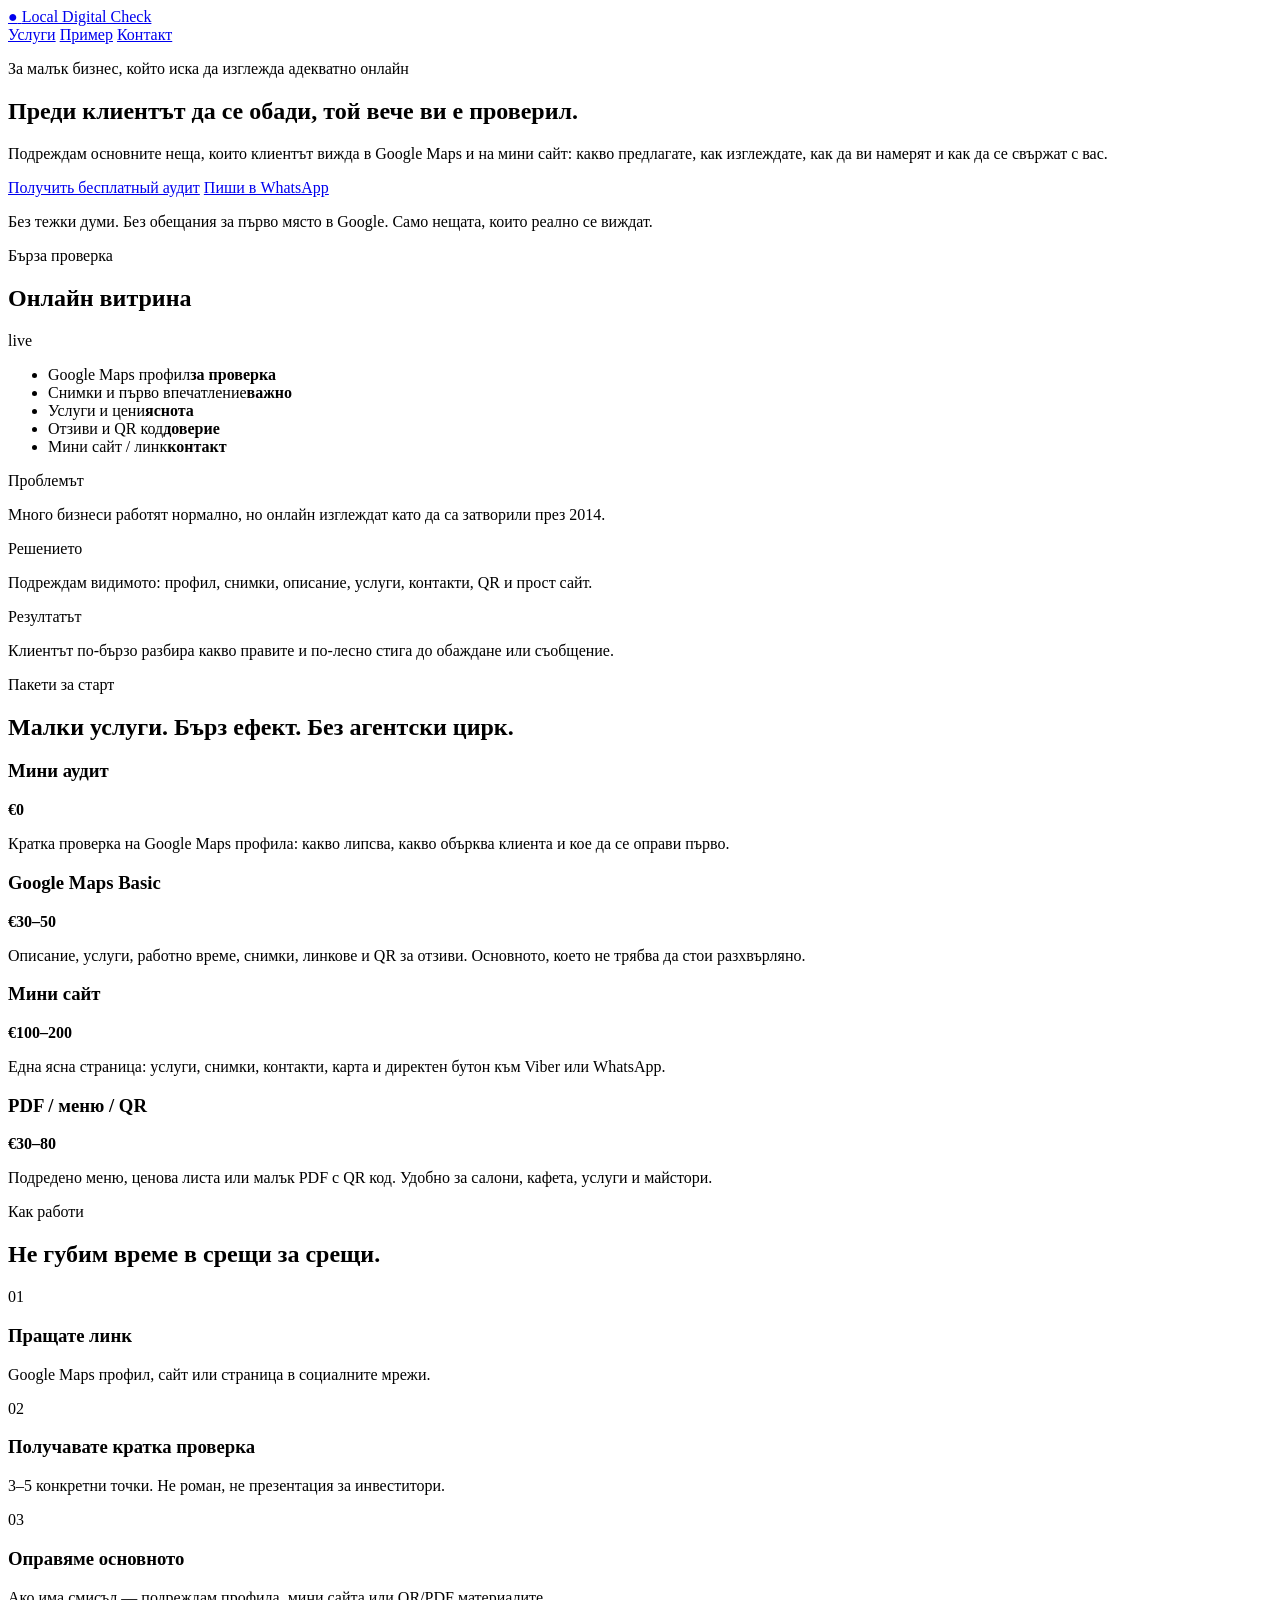
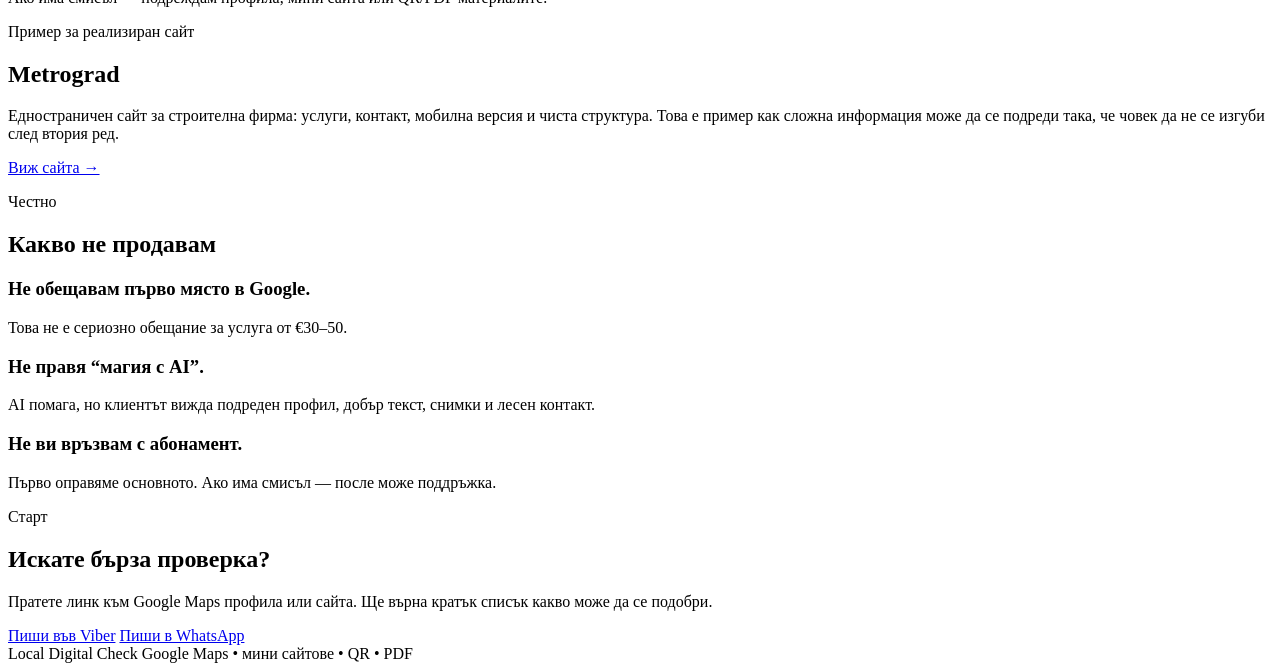
==== index.html @ faa64b90 "Add soft AI landing page MVP" ====
<!doctype html>
<html lang="bg">
<head>
  <meta charset="utf-8" />
  <meta name="viewport" content="width=device-width, initial-scale=1" />
  <title>Дигитална проверка за малък бизнес</title>
  <meta name="description" content="Подреждане на Google Maps профил, мини сайт, QR за отзиви и PDF меню/цени за малък бизнес." />
  <meta name="theme-color" content="#f8fbff" />
  <link rel="preconnect" href="https://fonts.googleapis.com">
  <link rel="preconnect" href="https://fonts.gstatic.com" crossorigin>
  <link href="https://fonts.googleapis.com/css2?family=Inter:wght@400;500;600;700;800&display=swap" rel="stylesheet">
  <link rel="stylesheet" href="./styles.css" />
</head>
<body>
  <div class="page-glow page-glow--blue" aria-hidden="true"></div>
  <div class="page-glow page-glow--green" aria-hidden="true"></div>

  <header class="site-header">
    <a class="brand" href="#top" aria-label="Начало">
      <span class="brand-mark">●</span>
      <span>Local Digital Check</span>
    </a>
    <nav class="nav" aria-label="Основна навигация">
      <a href="#services">Услуги</a>
      <a href="#case">Пример</a>
      <a href="#contact">Контакт</a>
    </nav>
  </header>

  <main id="top">
    <section class="hero section">
      <div class="hero-copy reveal">
        <p class="eyebrow">За малък бизнес, който иска да изглежда адекватно онлайн</p>
        <h1>Преди клиентът да се обади, той вече ви е проверил.</h1>
        <p class="lead">
          Подреждам основните неща, които клиентът вижда в Google Maps и на мини сайт:
          какво предлагате, как изглеждате, как да ви намерят и как да се свържат с вас.
        </p>
        <div class="hero-actions">
          <a class="button button-primary" href="viber://chat?number=%2B359000000000">Получить бесплатный аудит</a>
          <a class="button button-ghost" href="https://wa.me/359000000000">Пиши в WhatsApp</a>
        </div>
        <p class="note">Без тежки думи. Без обещания за първо място в Google. Само нещата, които реално се виждат.</p>
      </div>

      <div class="audit-card reveal" aria-label="Примерна проверка">
        <div class="audit-top">
          <div>
            <span class="mini-label">Бърза проверка</span>
            <h2>Онлайн витрина</h2>
          </div>
          <span class="status-dot">live</span>
        </div>
        <div class="scan-line" aria-hidden="true"></div>
        <ul class="check-list">
          <li><span>Google Maps профил</span><b>за проверка</b></li>
          <li><span>Снимки и първо впечатление</span><b>важно</b></li>
          <li><span>Услуги и цени</span><b>яснота</b></li>
          <li><span>Отзиви и QR код</span><b>доверие</b></li>
          <li><span>Мини сайт / линк</span><b>контакт</b></li>
        </ul>
      </div>
    </section>

    <section class="section problem-strip reveal">
      <div class="strip-card">
        <span>Проблемът</span>
        <p>Много бизнеси работят нормално, но онлайн изглеждат като да са затворили през 2014.</p>
      </div>
      <div class="strip-card">
        <span>Решението</span>
        <p>Подреждам видимото: профил, снимки, описание, услуги, контакти, QR и прост сайт.</p>
      </div>
      <div class="strip-card">
        <span>Резултатът</span>
        <p>Клиентът по-бързо разбира какво правите и по-лесно стига до обаждане или съобщение.</p>
      </div>
    </section>

    <section class="section" id="services">
      <div class="section-head reveal">
        <p class="eyebrow">Пакети за старт</p>
        <h2>Малки услуги. Бърз ефект. Без агентски цирк.</h2>
      </div>
      <div class="pricing-grid">
        <article class="price-card reveal">
          <div class="price-head">
            <h3>Мини аудит</h3>
            <strong>€0</strong>
          </div>
          <p>Кратка проверка на Google Maps профила: какво липсва, какво обърква клиента и кое да се оправи първо.</p>
        </article>
        <article class="price-card price-card--accent reveal">
          <div class="price-head">
            <h3>Google Maps Basic</h3>
            <strong>€30–50</strong>
          </div>
          <p>Описание, услуги, работно време, снимки, линкове и QR за отзиви. Основното, което не трябва да стои разхвърляно.</p>
        </article>
        <article class="price-card reveal">
          <div class="price-head">
            <h3>Мини сайт</h3>
            <strong>€100–200</strong>
          </div>
          <p>Една ясна страница: услуги, снимки, контакти, карта и директен бутон към Viber или WhatsApp.</p>
        </article>
        <article class="price-card reveal">
          <div class="price-head">
            <h3>PDF / меню / QR</h3>
            <strong>€30–80</strong>
          </div>
          <p>Подредено меню, ценова листа или малък PDF с QR код. Удобно за салони, кафета, услуги и майстори.</p>
        </article>
      </div>
    </section>

    <section class="section workflow">
      <div class="section-head reveal">
        <p class="eyebrow">Как работи</p>
        <h2>Не губим време в срещи за срещи.</h2>
      </div>
      <div class="steps">
        <div class="step reveal"><span>01</span><h3>Пращате линк</h3><p>Google Maps профил, сайт или страница в социалните мрежи.</p></div>
        <div class="step reveal"><span>02</span><h3>Получавате кратка проверка</h3><p>3–5 конкретни точки. Не роман, не презентация за инвеститори.</p></div>
        <div class="step reveal"><span>03</span><h3>Оправяме основното</h3><p>Ако има смисъл — подреждам профила, мини сайта или QR/PDF материалите.</p></div>
      </div>
    </section>

    <section class="section case-section" id="case">
      <div class="case-card reveal">
        <div class="case-copy">
          <p class="eyebrow">Пример за реализиран сайт</p>
          <h2>Metrograd</h2>
          <p>
            Едностраничен сайт за строителна фирма: услуги, контакт, мобилна версия и чиста структура.
            Това е пример как сложна информация може да се подреди така, че човек да не се изгуби след втория ред.
          </p>
          <a class="text-link" href="https://metrograd.royal-wall.com/" target="_blank" rel="noreferrer">Виж сайта →</a>
        </div>
        <div class="browser-mock" aria-hidden="true">
          <div class="browser-bar"><i></i><i></i><i></i></div>
          <div class="browser-content">
            <div class="mock-line wide"></div>
            <div class="mock-line"></div>
            <div class="mock-grid"><span></span><span></span><span></span></div>
          </div>
        </div>
      </div>
    </section>

    <section class="section faq-section">
      <div class="section-head reveal">
        <p class="eyebrow">Честно</p>
        <h2>Какво не продавам</h2>
      </div>
      <div class="faq-grid">
        <div class="faq-card reveal"><h3>Не обещавам първо място в Google.</h3><p>Това не е сериозно обещание за услуга от €30–50.</p></div>
        <div class="faq-card reveal"><h3>Не правя “магия с AI”.</h3><p>AI помага, но клиентът вижда подреден профил, добър текст, снимки и лесен контакт.</p></div>
        <div class="faq-card reveal"><h3>Не ви връзвам с абонамент.</h3><p>Първо оправяме основното. Ако има смисъл — после може поддръжка.</p></div>
      </div>
    </section>

    <section class="section contact" id="contact">
      <div class="contact-card reveal">
        <p class="eyebrow">Старт</p>
        <h2>Искате бърза проверка?</h2>
        <p>Пратете линк към Google Maps профила или сайта. Ще върна кратък списък какво може да се подобри.</p>
        <div class="hero-actions center">
          <a class="button button-primary" href="viber://chat?number=%2B359000000000">Пиши във Viber</a>
          <a class="button button-ghost" href="https://wa.me/359000000000">Пиши в WhatsApp</a>
        </div>
      </div>
    </section>
  </main>

  <footer class="footer">
    <span>Local Digital Check</span>
    <span>Google Maps • мини сайтове • QR • PDF</span>
  </footer>

  <script src="./script.js"></script>
</body>
</html>
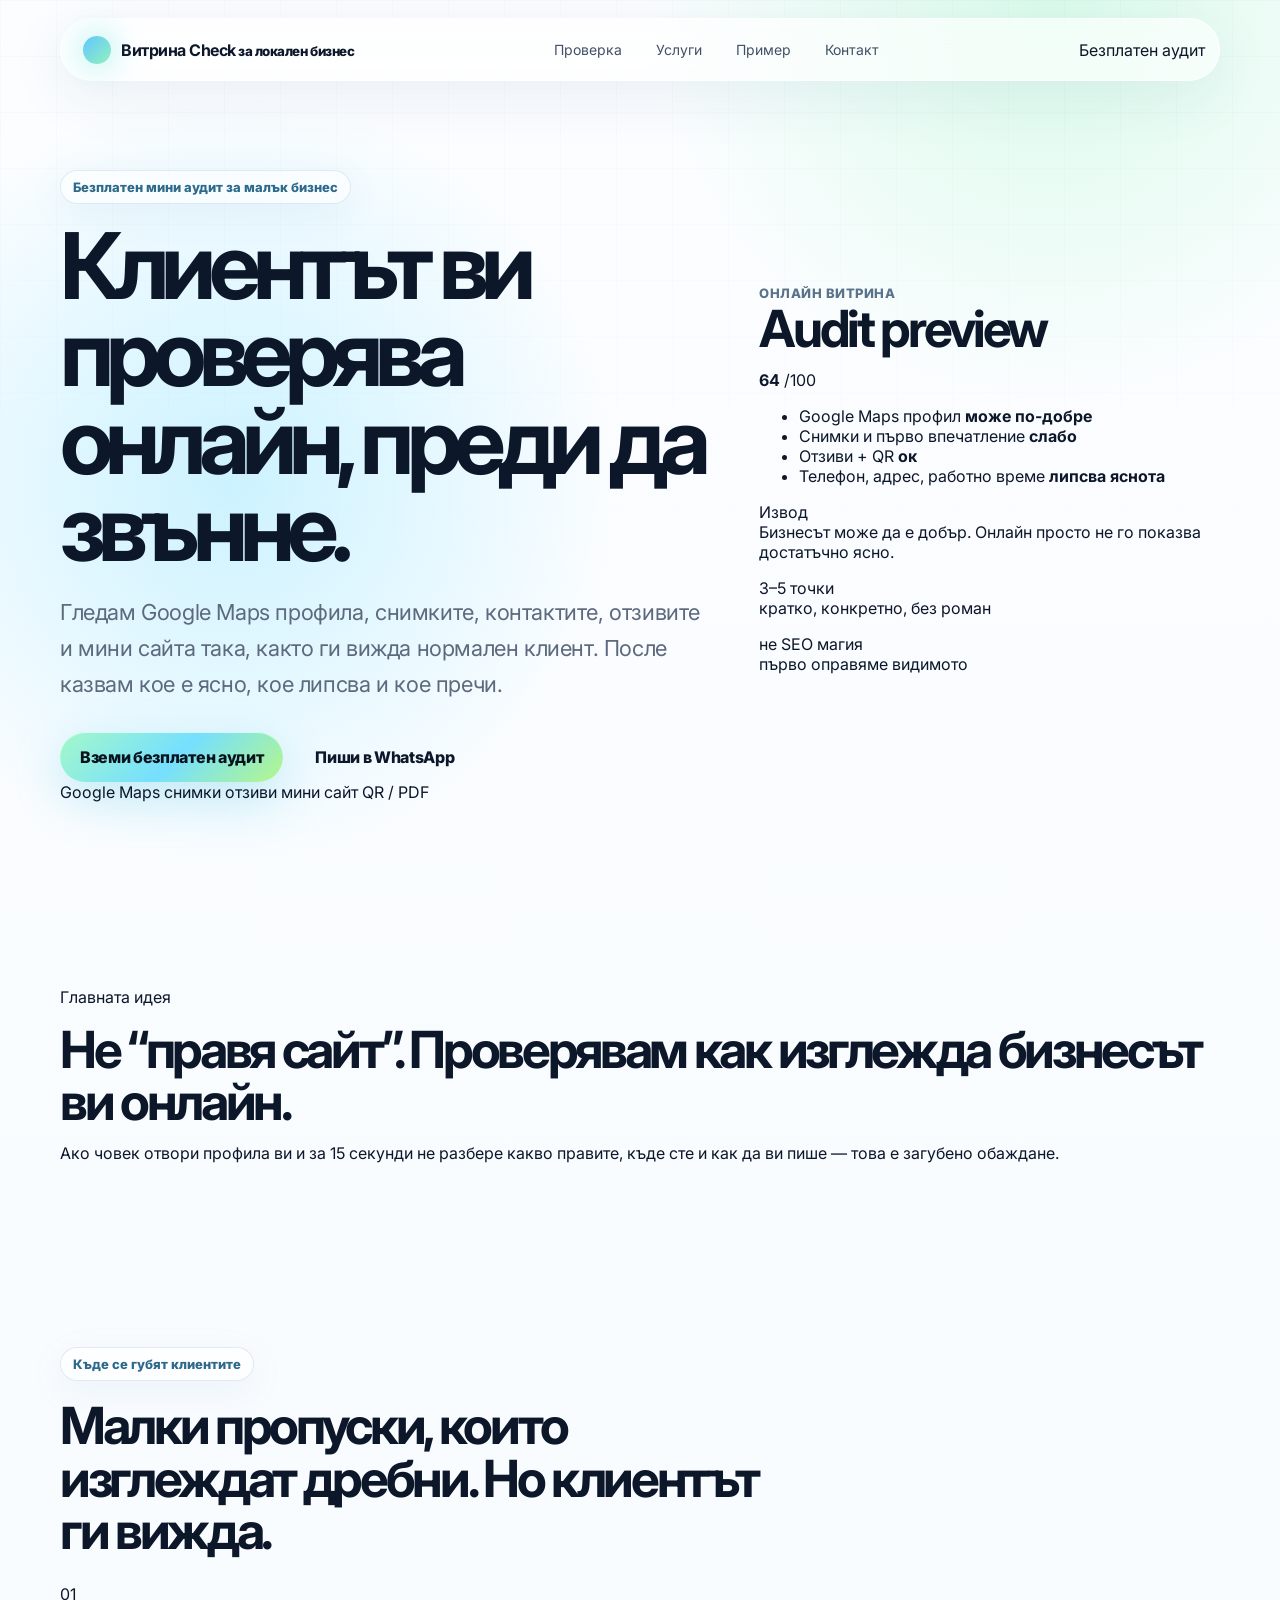
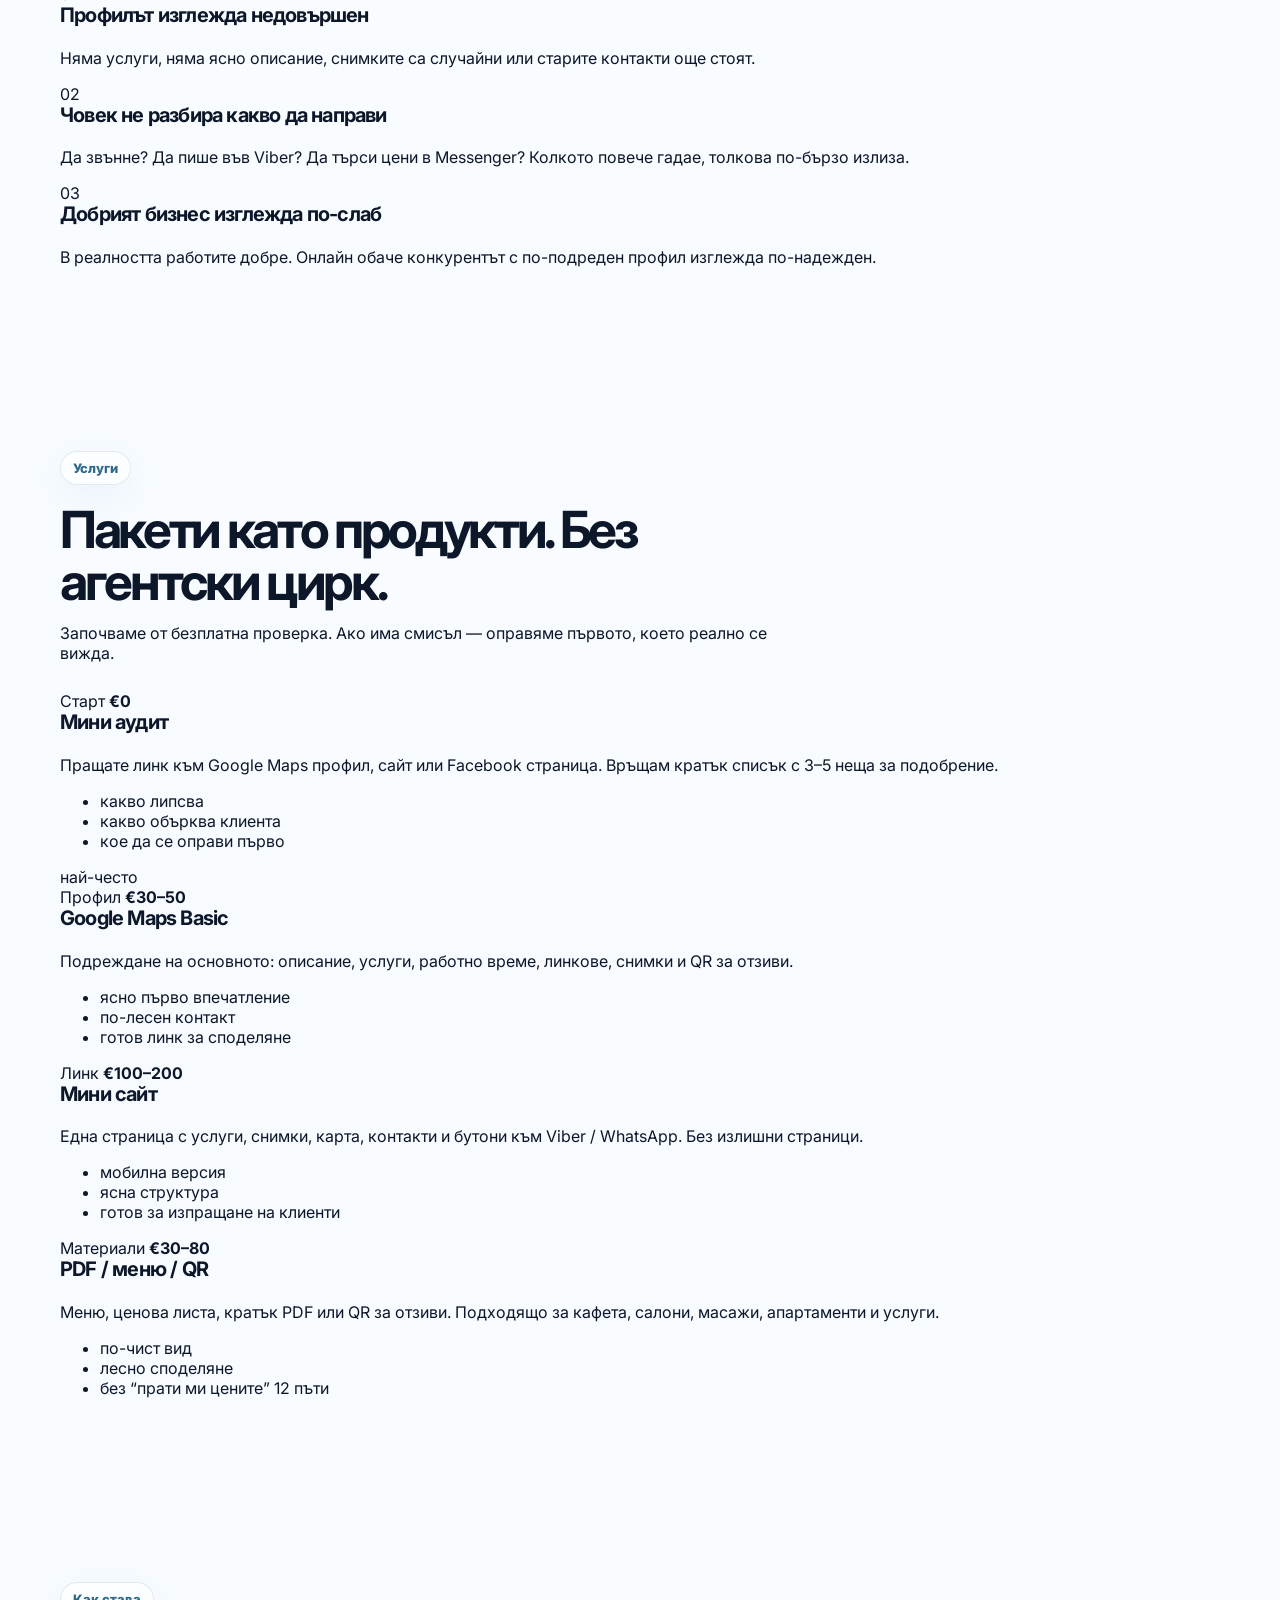
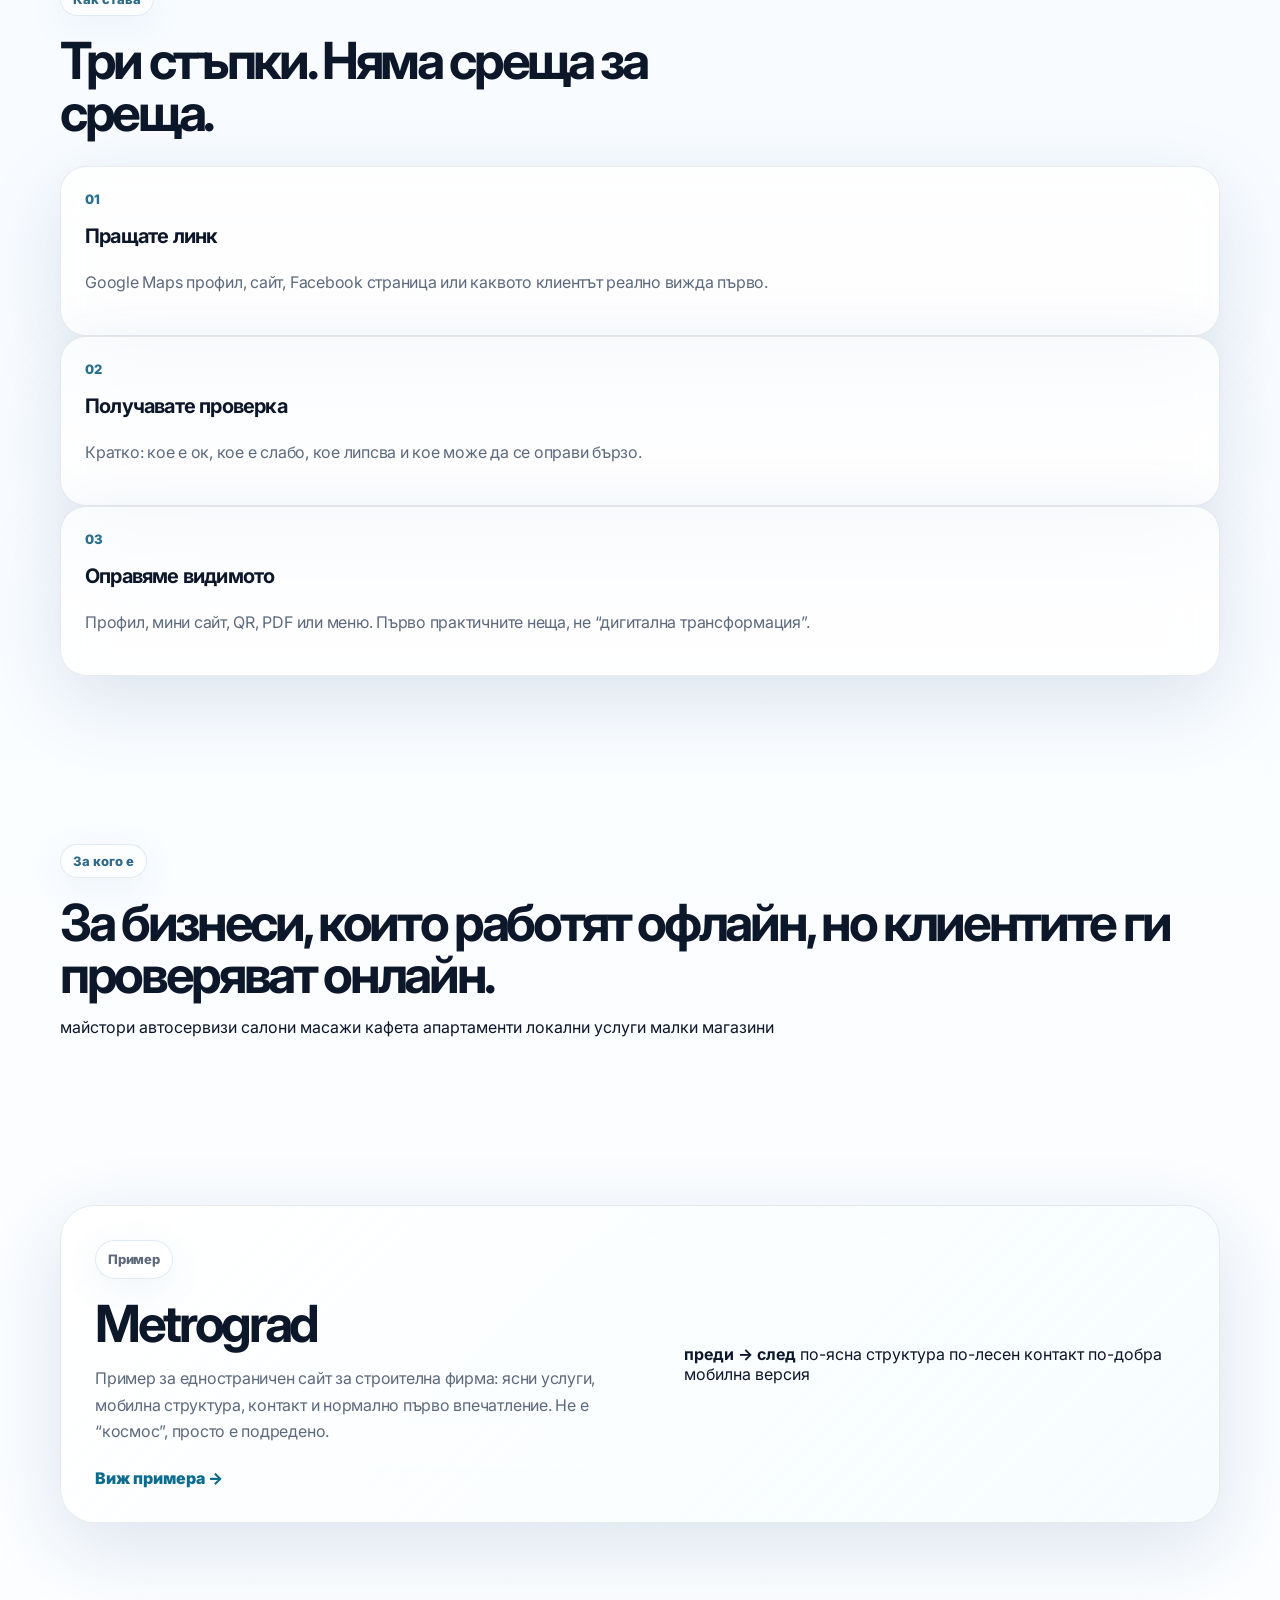
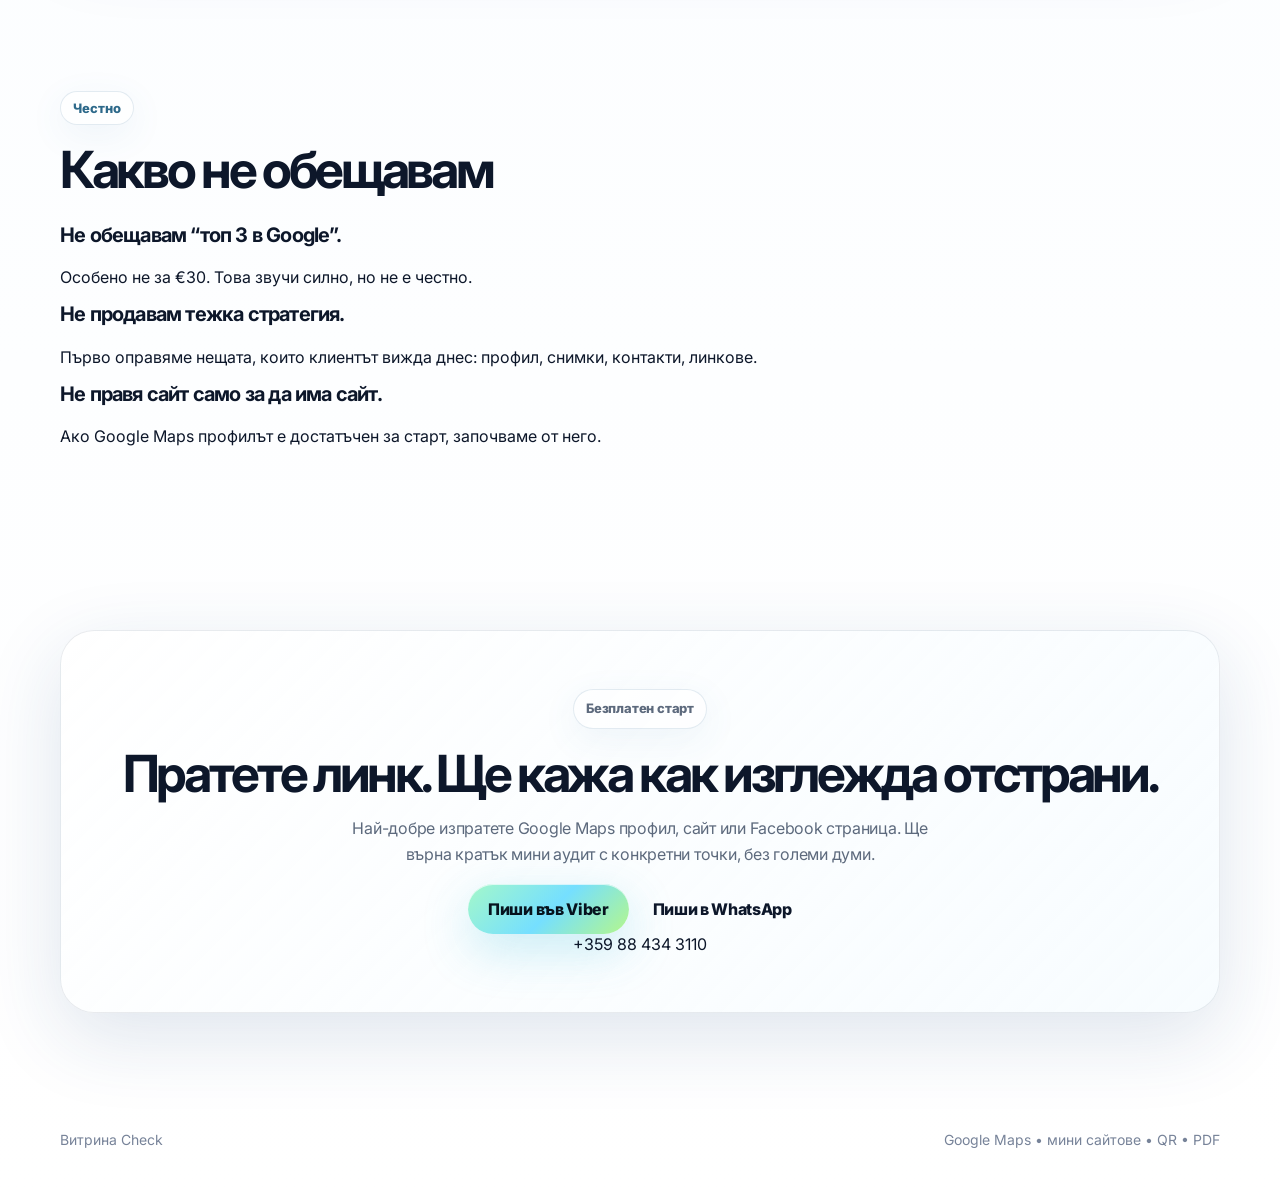
==== commit 6af82b1c: "Redesign landing around online vitrina audit" ====
--- a/index.html
+++ b/index.html
@@ -3,181 +3,359 @@
 <head>
   <meta charset="utf-8" />
   <meta name="viewport" content="width=device-width, initial-scale=1" />
-  <title>Дигитална проверка за малък бизнес</title>
-  <meta name="description" content="Подреждане на Google Maps профил, мини сайт, QR за отзиви и PDF меню/цени за малък бизнес." />
-  <meta name="theme-color" content="#f8fbff" />
+  <title>Витрина Check — мини аудит за локален бизнес</title>
+  <meta name="description" content="Безплатен мини аудит на онлайн присъствието: Google Maps профил, контакти, снимки, отзиви, мини сайт, PDF меню и QR код за малък бизнес в България." />
+  <meta name="theme-color" content="#f6f9fb" />
+  <meta property="og:title" content="Витрина Check — проверка на онлайн присъствието" />
+  <meta property="og:description" content="Пратете линк към Google Maps профила или сайта. Получавате кратка, честна проверка какво вижда клиентът преди да ви се обади." />
+  <meta property="og:type" content="website" />
   <link rel="preconnect" href="https://fonts.googleapis.com">
   <link rel="preconnect" href="https://fonts.gstatic.com" crossorigin>
-  <link href="https://fonts.googleapis.com/css2?family=Inter:wght@400;500;600;700;800&display=swap" rel="stylesheet">
+  <link href="https://fonts.googleapis.com/css2?family=Inter:wght@400;500;600;700;800;900&display=swap" rel="stylesheet">
   <link rel="stylesheet" href="./styles.css" />
 </head>
 <body>
-  <div class="page-glow page-glow--blue" aria-hidden="true"></div>
-  <div class="page-glow page-glow--green" aria-hidden="true"></div>
+  <div class="noise" aria-hidden="true"></div>
+  <div class="orb orb--blue" aria-hidden="true"></div>
+  <div class="orb orb--mint" aria-hidden="true"></div>
 
   <header class="site-header">
     <a class="brand" href="#top" aria-label="Начало">
-      <span class="brand-mark">●</span>
-      <span>Local Digital Check</span>
+      <span class="brand-mark" aria-hidden="true">
+        <span></span>
+      </span>
+      <span class="brand-text">
+        <strong>Витрина Check</strong>
+        <small>за локален бизнес</small>
+      </span>
     </a>
+
     <nav class="nav" aria-label="Основна навигация">
-      <a href="#services">Услуги</a>
+      <a href="#audit">Проверка</a>
+      <a href="#offers">Услуги</a>
       <a href="#case">Пример</a>
       <a href="#contact">Контакт</a>
     </nav>
+
+    <a class="header-cta" data-contact="viber" href="#">Безплатен аудит</a>
   </header>
 
   <main id="top">
     <section class="hero section">
       <div class="hero-copy reveal">
-        <p class="eyebrow">За малък бизнес, който иска да изглежда адекватно онлайн</p>
-        <h1>Преди клиентът да се обади, той вече ви е проверил.</h1>
+        <p class="eyebrow">
+          <span></span>
+          Безплатен мини аудит за малък бизнес
+        </p>
+        <h1>Клиентът ви проверява онлайн, преди да звънне.</h1>
         <p class="lead">
-          Подреждам основните неща, които клиентът вижда в Google Maps и на мини сайт:
-          какво предлагате, как изглеждате, как да ви намерят и как да се свържат с вас.
+          Гледам Google Maps профила, снимките, контактите, отзивите и мини сайта така,
+          както ги вижда нормален клиент. После казвам кое е ясно, кое липсва и кое пречи.
         </p>
+
         <div class="hero-actions">
-          <a class="button button-primary" href="viber://chat?number=%2B359000000000">Получить бесплатный аудит</a>
-          <a class="button button-ghost" href="https://wa.me/359000000000">Пиши в WhatsApp</a>
-        </div>
-        <p class="note">Без тежки думи. Без обещания за първо място в Google. Само нещата, които реално се виждат.</p>
-      </div>
-
-      <div class="audit-card reveal" aria-label="Примерна проверка">
-        <div class="audit-top">
-          <div>
-            <span class="mini-label">Бърза проверка</span>
-            <h2>Онлайн витрина</h2>
-          </div>
-          <span class="status-dot">live</span>
-        </div>
-        <div class="scan-line" aria-hidden="true"></div>
-        <ul class="check-list">
-          <li><span>Google Maps профил</span><b>за проверка</b></li>
-          <li><span>Снимки и първо впечатление</span><b>важно</b></li>
-          <li><span>Услуги и цени</span><b>яснота</b></li>
-          <li><span>Отзиви и QR код</span><b>доверие</b></li>
-          <li><span>Мини сайт / линк</span><b>контакт</b></li>
-        </ul>
-      </div>
-    </section>
-
-    <section class="section problem-strip reveal">
-      <div class="strip-card">
-        <span>Проблемът</span>
-        <p>Много бизнеси работят нормално, но онлайн изглеждат като да са затворили през 2014.</p>
-      </div>
-      <div class="strip-card">
-        <span>Решението</span>
-        <p>Подреждам видимото: профил, снимки, описание, услуги, контакти, QR и прост сайт.</p>
-      </div>
-      <div class="strip-card">
-        <span>Резултатът</span>
-        <p>Клиентът по-бързо разбира какво правите и по-лесно стига до обаждане или съобщение.</p>
-      </div>
-    </section>
-
-    <section class="section" id="services">
+          <a class="button button-primary" data-contact="viber" href="#">Прати линк за аудит</a>
+          <a class="button button-soft" data-contact="whatsapp" href="#">Пиши в WhatsApp</a>
+        </div>
+
+        <div class="trust-row" aria-label="Какво включва">
+          <span>Google Maps</span>
+          <span>снимки</span>
+          <span>отзиви</span>
+          <span>мини сайт</span>
+          <span>QR / PDF</span>
+        </div>
+      </div>
+
+      <div class="scanner-wrap reveal" aria-label="Примерна проверка на онлайн витрина">
+        <div class="scanner-card">
+          <div class="scanner-top">
+            <div>
+              <span class="mini-label">онлайн витрина</span>
+              <h2>Audit preview</h2>
+            </div>
+            <div class="score">
+              <strong data-score="64">64</strong>
+              <span>/100</span>
+            </div>
+          </div>
+
+          <div class="scan-window" aria-hidden="true">
+            <div class="browser-dots"><i></i><i></i><i></i></div>
+            <div class="scan-beam"></div>
+            <div class="map-pin"></div>
+            <div class="preview-lines">
+              <span class="line wide"></span>
+              <span class="line"></span>
+              <span class="line short"></span>
+            </div>
+          </div>
+
+          <ul class="status-list">
+            <li>
+              <span>Google Maps профил</span>
+              <b class="status status-warn">може по-добре</b>
+            </li>
+            <li>
+              <span>Снимки и първо впечатление</span>
+              <b class="status status-bad">слабо</b>
+            </li>
+            <li>
+              <span>Отзиви + QR</span>
+              <b class="status status-ok">ок</b>
+            </li>
+            <li>
+              <span>Телефон, адрес, работно време</span>
+              <b class="status status-missing">липсва яснота</b>
+            </li>
+          </ul>
+
+          <div class="scanner-result">
+            <span>Извод</span>
+            <p>Бизнесът може да е добър. Онлайн просто не го показва достатъчно ясно.</p>
+          </div>
+        </div>
+
+        <div class="floating-note floating-note--one">
+          <span>3–5 точки</span>
+          <p>кратко, конкретно, без роман</p>
+        </div>
+        <div class="floating-note floating-note--two">
+          <span>не SEO магия</span>
+          <p>първо оправяме видимото</p>
+        </div>
+      </div>
+    </section>
+
+    <section class="section intro-strip reveal" id="audit">
+      <div class="intro-card intro-card--wide">
+        <p class="kicker">Главната идея</p>
+        <h2>Не “правя сайт”. Проверявам как изглежда бизнесът ви онлайн.</h2>
+      </div>
+      <div class="intro-card">
+        <p>Ако човек отвори профила ви и за 15 секунди не разбере какво правите, къде сте и как да ви пише — това е загубено обаждане.</p>
+      </div>
+    </section>
+
+    <section class="section">
       <div class="section-head reveal">
-        <p class="eyebrow">Пакети за старт</p>
-        <h2>Малки услуги. Бърз ефект. Без агентски цирк.</h2>
-      </div>
-      <div class="pricing-grid">
-        <article class="price-card reveal">
-          <div class="price-head">
-            <h3>Мини аудит</h3>
+        <p class="eyebrow"><span></span>Къде се губят клиентите</p>
+        <h2>Малки пропуски, които изглеждат дребни. Но клиентът ги вижда.</h2>
+      </div>
+
+      <div class="issue-grid">
+        <article class="issue-card reveal">
+          <span class="issue-icon">01</span>
+          <h3>Профилът изглежда недовършен</h3>
+          <p>Няма услуги, няма ясно описание, снимките са случайни или старите контакти още стоят.</p>
+        </article>
+        <article class="issue-card reveal">
+          <span class="issue-icon">02</span>
+          <h3>Човек не разбира какво да направи</h3>
+          <p>Да звънне? Да пише във Viber? Да търси цени в Messenger? Колкото повече гадае, толкова по-бързо излиза.</p>
+        </article>
+        <article class="issue-card reveal">
+          <span class="issue-icon">03</span>
+          <h3>Добрият бизнес изглежда по-слаб</h3>
+          <p>В реалността работите добре. Онлайн обаче конкурентът с по-подреден профил изглежда по-надежден.</p>
+        </article>
+      </div>
+    </section>
+
+    <section class="section offers-section" id="offers">
+      <div class="section-head reveal">
+        <p class="eyebrow"><span></span>Услуги</p>
+        <h2>Пакети като продукти. Без агентски цирк.</h2>
+        <p class="section-lead">Започваме от безплатна проверка. Ако има смисъл — оправяме първото, което реално се вижда.</p>
+      </div>
+
+      <div class="bento-grid">
+        <article class="offer-card offer-card--free reveal">
+          <div class="offer-head">
+            <span>Старт</span>
             <strong>€0</strong>
           </div>
-          <p>Кратка проверка на Google Maps профила: какво липсва, какво обърква клиента и кое да се оправи първо.</p>
-        </article>
-        <article class="price-card price-card--accent reveal">
-          <div class="price-head">
-            <h3>Google Maps Basic</h3>
+          <h3>Мини аудит</h3>
+          <p>Пращате линк към Google Maps профил, сайт или Facebook страница. Връщам кратък списък с 3–5 неща за подобрение.</p>
+          <ul>
+            <li>какво липсва</li>
+            <li>какво обърква клиента</li>
+            <li>кое да се оправи първо</li>
+          </ul>
+        </article>
+
+        <article class="offer-card offer-card--main reveal">
+          <div class="badge">най-често</div>
+          <div class="offer-head">
+            <span>Профил</span>
             <strong>€30–50</strong>
           </div>
-          <p>Описание, услуги, работно време, снимки, линкове и QR за отзиви. Основното, което не трябва да стои разхвърляно.</p>
-        </article>
-        <article class="price-card reveal">
-          <div class="price-head">
-            <h3>Мини сайт</h3>
+          <h3>Google Maps Basic</h3>
+          <p>Подреждане на основното: описание, услуги, работно време, линкове, снимки и QR за отзиви.</p>
+          <ul>
+            <li>ясно първо впечатление</li>
+            <li>по-лесен контакт</li>
+            <li>готов линк за споделяне</li>
+          </ul>
+        </article>
+
+        <article class="offer-card reveal">
+          <div class="offer-head">
+            <span>Линк</span>
             <strong>€100–200</strong>
           </div>
-          <p>Една ясна страница: услуги, снимки, контакти, карта и директен бутон към Viber или WhatsApp.</p>
-        </article>
-        <article class="price-card reveal">
-          <div class="price-head">
-            <h3>PDF / меню / QR</h3>
+          <h3>Мини сайт</h3>
+          <p>Една страница с услуги, снимки, карта, контакти и бутони към Viber / WhatsApp. Без излишни страници.</p>
+          <ul>
+            <li>мобилна версия</li>
+            <li>ясна структура</li>
+            <li>готов за изпращане на клиенти</li>
+          </ul>
+        </article>
+
+        <article class="offer-card reveal">
+          <div class="offer-head">
+            <span>Материали</span>
             <strong>€30–80</strong>
           </div>
-          <p>Подредено меню, ценова листа или малък PDF с QR код. Удобно за салони, кафета, услуги и майстори.</p>
-        </article>
-      </div>
-    </section>
-
-    <section class="section workflow">
+          <h3>PDF / меню / QR</h3>
+          <p>Меню, ценова листа, кратък PDF или QR за отзиви. Подходящо за кафета, салони, масажи, апартаменти и услуги.</p>
+          <ul>
+            <li>по-чист вид</li>
+            <li>лесно споделяне</li>
+            <li>без “прати ми цените” 12 пъти</li>
+          </ul>
+        </article>
+      </div>
+    </section>
+
+    <section class="section process-section">
       <div class="section-head reveal">
-        <p class="eyebrow">Как работи</p>
-        <h2>Не губим време в срещи за срещи.</h2>
-      </div>
-      <div class="steps">
-        <div class="step reveal"><span>01</span><h3>Пращате линк</h3><p>Google Maps профил, сайт или страница в социалните мрежи.</p></div>
-        <div class="step reveal"><span>02</span><h3>Получавате кратка проверка</h3><p>3–5 конкретни точки. Не роман, не презентация за инвеститори.</p></div>
-        <div class="step reveal"><span>03</span><h3>Оправяме основното</h3><p>Ако има смисъл — подреждам профила, мини сайта или QR/PDF материалите.</p></div>
+        <p class="eyebrow"><span></span>Как става</p>
+        <h2>Три стъпки. Няма среща за среща.</h2>
+      </div>
+
+      <div class="timeline">
+        <div class="step reveal">
+          <span>01</span>
+          <h3>Пращате линк</h3>
+          <p>Google Maps профил, сайт, Facebook страница или каквото клиентът реално вижда първо.</p>
+        </div>
+        <div class="step reveal">
+          <span>02</span>
+          <h3>Получавате проверка</h3>
+          <p>Кратко: кое е ок, кое е слабо, кое липсва и кое може да се оправи бързо.</p>
+        </div>
+        <div class="step reveal">
+          <span>03</span>
+          <h3>Оправяме видимото</h3>
+          <p>Профил, мини сайт, QR, PDF или меню. Първо практичните неща, не “дигитална трансформация”.</p>
+        </div>
+      </div>
+    </section>
+
+    <section class="section fit-section">
+      <div class="fit-panel reveal">
+        <div>
+          <p class="eyebrow"><span></span>За кого е</p>
+          <h2>За бизнеси, които работят офлайн, но клиентите ги проверяват онлайн.</h2>
+        </div>
+        <div class="tag-cloud" aria-label="Подходящи бизнеси">
+          <span>майстори</span>
+          <span>автосервизи</span>
+          <span>салони</span>
+          <span>масажи</span>
+          <span>кафета</span>
+          <span>апартаменти</span>
+          <span>локални услуги</span>
+          <span>малки магазини</span>
+        </div>
       </div>
     </section>
 
     <section class="section case-section" id="case">
       <div class="case-card reveal">
         <div class="case-copy">
-          <p class="eyebrow">Пример за реализиран сайт</p>
+          <p class="eyebrow"><span></span>Пример</p>
           <h2>Metrograd</h2>
           <p>
-            Едностраничен сайт за строителна фирма: услуги, контакт, мобилна версия и чиста структура.
-            Това е пример как сложна информация може да се подреди така, че човек да не се изгуби след втория ред.
+            Пример за едностраничен сайт за строителна фирма: ясни услуги, мобилна структура,
+            контакт и нормално първо впечатление. Не е “космос”, просто е подредено.
           </p>
-          <a class="text-link" href="https://metrograd.royal-wall.com/" target="_blank" rel="noreferrer">Виж сайта →</a>
-        </div>
-        <div class="browser-mock" aria-hidden="true">
-          <div class="browser-bar"><i></i><i></i><i></i></div>
-          <div class="browser-content">
-            <div class="mock-line wide"></div>
-            <div class="mock-line"></div>
-            <div class="mock-grid"><span></span><span></span><span></span></div>
-          </div>
-        </div>
-      </div>
-    </section>
-
-    <section class="section faq-section">
+          <a class="text-link" href="https://metrograd.royal-wall.com/" target="_blank" rel="noreferrer">Виж примера →</a>
+        </div>
+
+        <div class="case-preview" aria-hidden="true">
+          <div class="case-browser">
+            <div class="browser-dots"><i></i><i></i><i></i></div>
+            <div class="case-hero"></div>
+            <div class="case-lines">
+              <span></span>
+              <span></span>
+              <span></span>
+            </div>
+            <div class="case-tiles">
+              <span></span>
+              <span></span>
+              <span></span>
+            </div>
+          </div>
+          <div class="case-audit">
+            <strong>преди → след</strong>
+            <span>по-ясна структура</span>
+            <span>по-лесен контакт</span>
+            <span>по-добра мобилна версия</span>
+          </div>
+        </div>
+      </div>
+    </section>
+
+    <section class="section honest-section">
       <div class="section-head reveal">
-        <p class="eyebrow">Честно</p>
-        <h2>Какво не продавам</h2>
-      </div>
-      <div class="faq-grid">
-        <div class="faq-card reveal"><h3>Не обещавам първо място в Google.</h3><p>Това не е сериозно обещание за услуга от €30–50.</p></div>
-        <div class="faq-card reveal"><h3>Не правя “магия с AI”.</h3><p>AI помага, но клиентът вижда подреден профил, добър текст, снимки и лесен контакт.</p></div>
-        <div class="faq-card reveal"><h3>Не ви връзвам с абонамент.</h3><p>Първо оправяме основното. Ако има смисъл — после може поддръжка.</p></div>
-      </div>
-    </section>
-
-    <section class="section contact" id="contact">
+        <p class="eyebrow"><span></span>Честно</p>
+        <h2>Какво не обещавам</h2>
+      </div>
+
+      <div class="honest-grid">
+        <article class="honest-card reveal">
+          <h3>Не обещавам “топ 3 в Google”.</h3>
+          <p>Особено не за €30. Това звучи силно, но не е честно.</p>
+        </article>
+        <article class="honest-card reveal">
+          <h3>Не продавам тежка стратегия.</h3>
+          <p>Първо оправяме нещата, които клиентът вижда днес: профил, снимки, контакти, линкове.</p>
+        </article>
+        <article class="honest-card reveal">
+          <h3>Не правя сайт само за да има сайт.</h3>
+          <p>Ако Google Maps профилът е достатъчен за старт, започваме от него.</p>
+        </article>
+      </div>
+    </section>
+
+    <section class="section contact-section" id="contact">
       <div class="contact-card reveal">
-        <p class="eyebrow">Старт</p>
-        <h2>Искате бърза проверка?</h2>
-        <p>Пратете линк към Google Maps профила или сайта. Ще върна кратък списък какво може да се подобри.</p>
-        <div class="hero-actions center">
-          <a class="button button-primary" href="viber://chat?number=%2B359000000000">Пиши във Viber</a>
-          <a class="button button-ghost" href="https://wa.me/359000000000">Пиши в WhatsApp</a>
-        </div>
+        <p class="eyebrow"><span></span>Безплатен старт</p>
+        <h2>Пратете линк. Ще кажа как изглежда отстрани.</h2>
+        <p>
+          Най-добре изпратете Google Maps профил, сайт или Facebook страница.
+          Ще върна кратък мини аудит с конкретни точки, без големи думи.
+        </p>
+
+        <div class="contact-actions">
+          <a class="button button-primary" data-contact="viber" href="#">Пиши във Viber</a>
+          <a class="button button-soft" data-contact="whatsapp" href="#">Пиши в WhatsApp</a>
+        </div>
+
+        <a class="phone-link" href="tel:+359884343110">+359 88 434 3110</a>
       </div>
     </section>
   </main>
 
   <footer class="footer">
-    <span>Local Digital Check</span>
+    <span>Витрина Check</span>
     <span>Google Maps • мини сайтове • QR • PDF</span>
   </footer>
 
   <script src="./script.js"></script>
 </body>
-</html>
+</html>
--- a/styles.css
+++ b/styles.css
@@ -0,0 +1 @@
+:root{--bg:#f7fbff;--ink:#0d172a;--muted:#5d6a7d;--line:rgba(24,48,84,.11);--blue:#62c6ff;--green:#91f2bd;--paper:rgba(255,255,255,.72);--shadow:0 24px 80px rgba(27,71,126,.14);--max:1160px}*{box-sizing:border-box}html{scroll-behavior:smooth}body{margin:0;min-height:100vh;font-family:Inter,system-ui,-apple-system,BlinkMacSystemFont,"Segoe UI",sans-serif;color:var(--ink);background:radial-gradient(circle at 18% 8%,rgba(117,223,255,.35),transparent 24rem),radial-gradient(circle at 82% 0,rgba(164,248,201,.38),transparent 25rem),linear-gradient(180deg,#fbfdff 0%,var(--bg) 45%,#fff 100%);overflow-x:hidden}body:before{content:"";position:fixed;inset:0;pointer-events:none;background-image:linear-gradient(rgba(13,23,42,.035) 1px,transparent 1px),linear-gradient(90deg,rgba(13,23,42,.035) 1px,transparent 1px);background-size:56px 56px;mask-image:linear-gradient(to bottom,rgba(0,0,0,.5),transparent 68%);z-index:-3}a{color:inherit;text-decoration:none}p,h1,h2,h3{margin-top:0}.page-glow{position:fixed;width:34rem;height:34rem;border-radius:999px;filter:blur(72px);opacity:.45;pointer-events:none;z-index:-2;animation:floatGlow 12s ease-in-out infinite alternate}.page-glow--blue{top:4rem;left:-10rem;background:rgba(72,177,255,.55)}.page-glow--green{top:0;right:-12rem;background:rgba(113,249,185,.58);animation-delay:-3s}.site-header{width:min(calc(100% - 32px),var(--max));margin:18px auto 0;padding:12px 14px;display:flex;align-items:center;justify-content:space-between;gap:20px;position:sticky;top:14px;z-index:20;border:1px solid rgba(255,255,255,.8);background:rgba(255,255,255,.62);backdrop-filter:blur(22px);border-radius:999px;box-shadow:0 14px 60px rgba(41,76,123,.08)}.brand,.nav{display:flex;align-items:center}.brand{gap:10px;font-weight:800;letter-spacing:-.03em;padding-left:8px}.brand-mark{width:28px;height:28px;display:grid;place-items:center;border-radius:999px;color:transparent;background:linear-gradient(135deg,var(--blue),var(--green));box-shadow:0 0 32px rgba(82,227,219,.65)}.nav{gap:6px}.nav a{padding:10px 14px;color:#425067;border-radius:999px;font-size:14px;transition:.2s}.nav a:hover{background:rgba(13,23,42,.05);color:var(--ink)}.section{width:min(calc(100% - 32px),var(--max));margin:0 auto;padding:84px 0}.hero{min-height:calc(100vh - 78px);display:grid;grid-template-columns:minmax(0,1.05fr) minmax(360px,.75fr);align-items:center;gap:54px;padding-top:72px}.eyebrow{width:max-content;max-width:100%;margin-bottom:18px;padding:8px 12px;border:1px solid rgba(39,100,149,.13);border-radius:999px;background:rgba(255,255,255,.58);color:#2d698a;font-size:13px;font-weight:800;box-shadow:0 10px 36px rgba(65,131,176,.08)}h1{max-width:820px;margin-bottom:24px;font-size:clamp(48px,7.6vw,92px);line-height:.95;letter-spacing:-.085em}h2{font-size:clamp(32px,4vw,58px);line-height:1.02;letter-spacing:-.065em;margin-bottom:16px}h3{font-size:20px;line-height:1.18;letter-spacing:-.04em}.lead{max-width:670px;margin-bottom:30px;color:var(--muted);font-size:clamp(18px,2vw,22px);line-height:1.62;letter-spacing:-.018em}.hero-actions{display:flex;flex-wrap:wrap;gap:12px;align-items:center}.hero-actions.center{justify-content:center}.button{min-height:50px;display:inline-flex;align-items:center;justify-content:center;border-radius:999px;padding:0 20px;font-weight:800;letter-spacing:-.02em;transition:.22s}.button:hover{transform:translateY(-2px)}.button-primary{color:#06131e;background:linear-gradient(135deg,#a4f8c9,#75dfff 52%,#b5f78a);box-shadow:0 16px 48px rgba(65,190,220,.28),inset 0 1px 0 rgba(255,255,255,.68)}.button-ghost{color:var(--ink);background:rgba(255,255,255,.7);border:1px solid rgba(13,23,42,.09);box-shadow:0 16px 52px rgba(44,69,99,.08)}.note{max-width:610px;margin-top:20px;margin-bottom:0;color:#718093;font-size:14px;line-height:1.55}.audit-card,.strip-card,.price-card,.step,.faq-card,.case-card,.contact-card{border:1px solid rgba(15,42,73,.09);background:var(--paper);backdrop-filter:blur(22px);box-shadow:var(--shadow)}.audit-card{position:relative;padding:24px;border-radius:34px;overflow:hidden;animation:cardFloat 8s ease-in-out infinite}.audit-card:before{content:"";position:absolute;inset:-2px;background:radial-gradient(circle at 20% 0,rgba(105,220,255,.34),transparent 30%),radial-gradient(circle at 95% 20%,rgba(135,255,180,.3),transparent 28%);z-index:-1}.audit-top{display:flex;align-items:flex-start;justify-content:space-between;gap:20px;margin-bottom:22px}.audit-top h2{margin:8px 0 0;font-size:34px}.mini-label{color:#5a728a;font-size:13px;font-weight:800;letter-spacing:.04em;text-transform:uppercase}.status-dot{display:inline-flex;align-items:center;gap:6px;padding:8px 10px;border:1px solid rgba(57,190,138,.24);border-radius:999px;color:#08724f;background:rgba(198,255,221,.52);font-size:12px;font-weight:800}.status-dot:before{content:"";width:7px;height:7px;border-radius:999px;background:#1fce89;box-shadow:0 0 18px #1fce89}.scan-line{height:1px;margin:0 -24px 16px;background:linear-gradient(90deg,transparent,rgba(79,205,240,.65),rgba(142,247,172,.65),transparent);animation:scan 3.6s ease-in-out infinite}.check-list{list-style:none;padding:0;margin:0;display:grid;gap:12px}.check-list li{display:flex;align-items:center;justify-content:space-between;gap:14px;padding:15px 16px;border:1px solid rgba(16,40,71,.08);border-radius:18px;background:rgba(255,255,255,.58)}.check-list span{font-weight:750}.check-list b{color:#317d98;font-size:12px;text-transform:uppercase}.problem-strip,.steps,.faq-grid{display:grid;grid-template-columns:repeat(3,1fr);gap:16px}.strip-card,.step,.faq-card{padding:24px;border-radius:26px}.strip-card span,.step span{display:block;margin-bottom:18px;color:#2a708e;font-size:13px;font-weight:850;text-transform:uppercase}.strip-card p,.price-card p,.step p,.faq-card p,.case-card p,.contact-card p{color:var(--muted);line-height:1.65;letter-spacing:-.015em}.strip-card p{margin-bottom:0;font-size:18px}.section-head{max-width:720px;margin-bottom:28px}.pricing-grid{display:grid;grid-template-columns:repeat(4,1fr);gap:16px}.price-card{position:relative;min-height:282px;padding:22px;border-radius:26px;overflow:hidden;transition:.22s}.price-card:hover,.step:hover,.faq-card:hover{transform:translateY(-4px);box-shadow:0 32px 110px rgba(28,100,160,.2);border-color:rgba(82,202,228,.28)}.price-card--accent:after{content:"най-често";position:absolute;top:18px;right:18px;padding:7px 9px;border-radius:999px;color:#0b5c49;background:rgba(173,255,203,.78);font-size:11px;font-weight:850;text-transform:uppercase}.price-head{margin-bottom:22px}.price-head h3{max-width:160px;margin-bottom:14px}.price-head strong{display:block;font-size:30px;letter-spacing:-.06em}.case-card,.contact-card{position:relative;border-radius:34px;background:linear-gradient(135deg,rgba(255,255,255,.88),rgba(244,251,255,.68));overflow:hidden}.case-card{display:grid;grid-template-columns:1fr .9fr;align-items:center;gap:32px;padding:34px}.text-link{display:inline-flex;margin-top:8px;color:#0b6c8e;font-weight:850}.browser-mock{min-height:310px;border:1px solid rgba(20,52,84,.11);border-radius:26px;background:rgba(255,255,255,.68);box-shadow:inset 0 1px 0 rgba(255,255,255,.86),0 28px 80px rgba(48,108,144,.16);overflow:hidden}.browser-bar{height:44px;display:flex;align-items:center;gap:8px;padding:0 16px;border-bottom:1px solid rgba(24,48,84,.08)}.browser-bar i{width:10px;height:10px;border-radius:999px;background:#c8d5e5}.browser-content{padding:34px 26px}.mock-line{width:62%;height:18px;margin-bottom:14px;border-radius:999px;background:linear-gradient(90deg,rgba(91,184,255,.26),rgba(159,244,193,.38))}.mock-line.wide{width:86%;height:32px}.mock-grid{display:grid;grid-template-columns:repeat(3,1fr);gap:12px;margin-top:36px}.mock-grid span{height:116px;border-radius:20px;background:linear-gradient(135deg,rgba(255,255,255,.82),rgba(114,216,255,.16));border:1px solid rgba(24,48,84,.08)}.contact-card{padding:58px 28px;text-align:center}.contact-card .eyebrow{margin-left:auto;margin-right:auto}.contact-card p{max-width:620px;margin-left:auto;margin-right:auto}.footer{width:min(calc(100% - 32px),var(--max));margin:0 auto;padding:34px 0 48px;display:flex;align-items:center;justify-content:space-between;gap:20px;color:#778399;font-size:14px}.reveal{opacity:0;transform:translateY(18px);transition:opacity .7s ease,transform .7s ease}.reveal.is-visible{opacity:1;transform:translateY(0)}@keyframes floatGlow{from{transform:translate3d(0,0,0) scale(1)}to{transform:translate3d(42px,28px,0) scale(1.08)}}@keyframes cardFloat{0%,100%{transform:translateY(0)}50%{transform:translateY(-12px)}}@keyframes scan{0%,100%{opacity:.4;transform:translateX(-18%)}50%{opacity:1;transform:translateX(18%)}}@media(max-width:980px){.hero,.case-card{grid-template-columns:1fr}.hero{gap:34px;padding-top:58px}.problem-strip,.steps,.faq-grid{grid-template-columns:1fr}.pricing-grid{grid-template-columns:repeat(2,1fr)}.audit-card{max-width:620px;margin:0 auto}}@media(max-width:680px){.site-header{align-items:flex-start;border-radius:26px}.nav{display:none}.section{padding:58px 0}.hero{min-height:auto}h1{font-size:clamp(42px,14vw,70px)}.lead{font-size:17px}.pricing-grid{grid-template-columns:1fr}.price-card{min-height:auto}.hero-actions,.hero-actions.center{align-items:stretch;flex-direction:column}.button{width:100%}.case-card,.contact-card,.audit-card{padding:22px;border-radius:28px}.browser-mock{min-height:240px}.mock-grid{grid-template-columns:1fr}.mock-grid span{height:66px}.footer{flex-direction:column;align-items:flex-start}}
